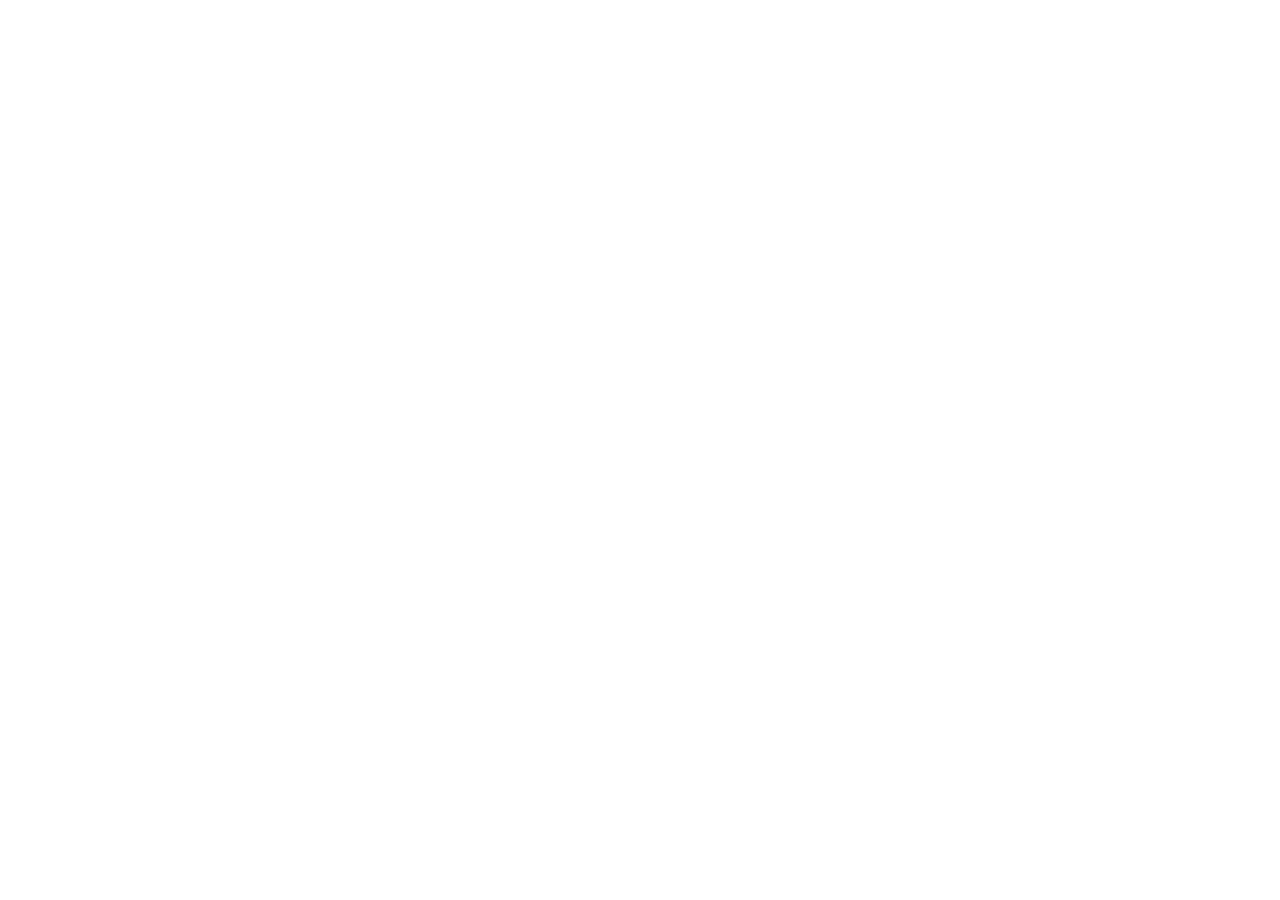
==== admin.html @ 18a8c455 "Project pertama" ====
<!DOCTYPE html>
<html lang="id">
<head>
    <meta charset="UTF-8">
    <meta name="viewport" content="width=device-width, initial-scale=1.0">
    <title>Admin Panel</title>
    <link rel="preconnect" href="https://fonts.googleapis.com">
    <link rel="preconnect" href="https://fonts.gstatic.com" crossorigin>
    <link href="https://fonts.googleapis.com/css2?family=Inter:wght@400;500;600;700&display=swap" rel="stylesheet">
    <link rel="stylesheet" href="style.css">
    <link rel="stylesheet" href="https://cdnjs.cloudflare.com/ajax/libs/font-awesome/6.4.0/css/all.min.css" integrity="sha512-p0i3DgY5t5HIod0xw6xKUrkUUOfYbGg6jEFE3+v1P49Ny4cxNtnm1+VZtKfqwY8h5gQe3D+vfR9zdUS6E4rHgA==" crossorigin="anonymous" referrerpolicy="no-referrer" />
</head>
<body>
    <script>
        if (window.location.hostname !== 'localhost' || window.location.port !== '3000') {
            window.location.href = 'http://localhost:3000' + window.location.pathname;
        }
    </script>
    <div class="container">
        <header class="header">
            <div class="logo-area">
                <div class="logo-placeholder">
                    <img src="img.png" alt="PT Awan Cerdas Nusantara" class="logo-img">
                </div>
                <div class="logo-text">
                    <span class="brand-name">Admin</span>
                    <span class="brand-tag">Manajemen konten</span>
                </div>
            </div>
            <div class="company-name">
                <div>
                    <p class="eyebrow">Panel Admin</p>
                    <h1>Unggah informasi dan kelola tautan file</h1>
                </div>
            </div>
        </header>
        <nav class="navbar">
            <div class="nav-brand">Admin</div>
            <ul class="nav-links">
                <li><a href="Index.html">Landing</a></li>
                <li><a href="http://localhost:3000/signin.html">Sign In</a></li>
                <li><a href="http://localhost:3000/signup.html">Sign Up</a></li>
                <li><a id="logout-link" href="#">Logout</a></li>
            </ul>
        </nav>
        <div class="main-layout">
            <aside class="sidebar">
                <div class="section">
                    <h3>Petunjuk</h3>
                    <p class="no-bullet">Gunakan halaman ini untuk mengupload file dan menambahkan link ke informasi yang ingin ditampilkan kepada pengguna.</p>
                </div>
                <div class="section">
                    <h3>Status</h3>
                    <p class="login-status">Memeriksa akses admin...</p>
                </div>
            </aside>
            <main class="content-area">
                <section class="section-block">
                    <div class="page-heading">
                        <h2>Upload File Informasi</h2>
                        <p class="page-description">Masukkan judul dan link file, lalu pilih file untuk diunggah ke server.</p>
                    </div>
                    <form id="upload-form" class="login-form">
                        <input type="text" name="title" placeholder="Judul informasi" required>
                        <input type="url" name="link" placeholder="Link tujuan (opsional)">
                        <input type="file" name="file" accept="*/*">
                        <button type="submit" class="btn btn-primary">Unggah</button>
                    </form>
                    <div id="upload-msg" style="margin-top: 12px; color: #475569;"></div>
                </section>
                <section class="section-block">
                    <div class="page-heading">
                        <h2>Upload Foto Gallery</h2>
                        <p class="page-description">Unggah foto untuk halaman Gallery, lalu tambahkan judul yang akan tampil di bawah foto.</p>
                    </div>
                    <form id="gallery-form" class="login-form">
                        <input type="text" name="title" placeholder="Judul foto gallery" required>
                        <input type="file" name="files" accept="image/*" multiple required>
                        <button type="submit" class="btn btn-primary">Unggah Foto</button>
                    </form>
                    <div id="gallery-msg" style="margin-top: 12px; color: #475569;"></div>
                </section>
                <section class="section-block">
                    <div class="page-heading">
                        <h2>Kelola Klien</h2>
                        <p class="page-description">Tambah atau ubah nama klien langsung dari dashboard ini.</p>
                    </div>
                    <form id="client-form" class="login-form">
                        <input type="text" name="name" placeholder="Nama klien baru" required>
                        <button type="submit" class="btn btn-primary">Tambah Klien</button>
                    </form>
                    <div id="client-msg" style="margin-top: 12px; color: #475569;"></div>
                    <div id="client-list"></div>
                </section>
                <section class="section-block">
                    <div class="page-heading">
                        <h2>Daftar Upload</h2>
                        <p class="page-description">Daftar file dan tautan yang telah diunggah. Klik tautan untuk melihat file.</p>
                    </div>
                    <div id="upload-list"></div>
                </section>
            </main>
        </div>
    </div>

    <script>
        const API_BASE = 'http://localhost:3000';
        const statusEl = document.querySelector('.login-status');
        const uploadForm = document.getElementById('upload-form');
        const uploadMsg = document.getElementById('upload-msg');
        const uploadList = document.getElementById('upload-list');
        const galleryForm = document.getElementById('gallery-form');
        const galleryMsg = document.getElementById('gallery-msg');
        const clientForm = document.getElementById('client-form');
        const clientMsg = document.getElementById('client-msg');
        const clientList = document.getElementById('client-list');
        const logoutLink = document.getElementById('logout-link');

        async function fetchStatus() {
            try {
                const res = await fetch(`${API_BASE}/api/me`);
                if (!res.ok) throw new Error('Unauthorized');
                const user = await res.json();
                statusEl.textContent = `Masuk sebagai ${user.name || user.email}`;
                return true;
            } catch (err) {
                statusEl.textContent = 'Tidak terautentikasi. Silakan login terlebih dahulu.';
                return false;
            }
        }

        async function loadUploads() {
            const canView = await fetchStatus();
            if (!canView) {
                uploadList.innerHTML = '<p>Harap login dengan akun terlebih dahulu.</p>';
                return;
            }
            try {
                const res = await fetch(`${API_BASE}/api/admin/uploads`);
                if (!res.ok) throw new Error('Gagal memuat daftar upload');
                const uploads = await res.json();
                if (!uploads.length) {
                    uploadList.innerHTML = '<p>Tidak ada upload tersimpan.</p>';
                    return;
                }
                uploadList.innerHTML = uploads.map(item => `
                    <article class="article-card">
                        <h3>${item.title}</h3>
                        <p>${item.link ? `<a href="${item.link}" target="_blank">${item.link}</a>` : 'Tidak ada tautan'}</p>
                        <p>${item.filename ? `<a href="${API_BASE}/uploads/${item.filename}" target="_blank">Lihat file</a>` : 'Tidak ada file'}</p>
                        <small>Diunggah: ${new Date(item.created_at).toLocaleString()}</small>
                    </article>
                `).join('');
            } catch (err) {
                uploadList.innerHTML = '<p>Terjadi kesalahan saat memuat data admin.</p>';
                console.error(err);
            }
        }

        async function loadGallery() {
            const canView = await fetchStatus();
            if (!canView) {
                document.getElementById('gallery-msg').textContent = 'Login terlebih dahulu untuk melihat gallery.';
                return;
            }
            try {
                const res = await fetch(`${API_BASE}/api/gallery`);
                if (!res.ok) throw new Error('Gagal memuat gallery');
                const items = await res.json();
                if (!items.length) {
                    document.getElementById('gallery-msg').textContent = 'Belum ada foto gallery.';
                    return;
                }
                document.getElementById('gallery-msg').textContent = '';
                const existingList = document.getElementById('gallery-list');
                if (existingList) existingList.remove();
                // render gallery list with delete buttons
                const listHtml = items.map(item => `
                    <article class="article-card" style="display:flex; gap:12px; align-items:center;">
                        <div style="flex:0 0 140px;"><img src="${API_BASE}/uploads/${item.filename}" alt="${item.title}" style="max-width:140px; border-radius:8px;"></div>
                        <div style="flex:1;">
                            <h3>${item.title}</h3>
                            <small>Diunggah: ${new Date(item.created_at).toLocaleString()}</small>
                        </div>
                        <div style="flex:0 0 auto;">
                            <button class="btn btn-danger" onclick="deleteGallery(${item.id})">Hapus</button>
                        </div>
                    </article>
                `).join('');
                const gallerySection = document.getElementById('gallery-msg');
                // place list after message
                gallerySection.insertAdjacentHTML('afterend', `<div id="gallery-list">${listHtml}</div>`);
            } catch (err) {
                document.getElementById('gallery-msg').textContent = 'Tidak dapat memuat gallery.';
                console.error(err);
            }
        }

        async function deleteGallery(id) {
            if (!confirm('Yakin ingin menghapus foto ini?')) return;
            try {
                const res = await fetch(`${API_BASE}/api/admin/gallery/${id}`, { method: 'DELETE' });
                if (!res.ok) {
                    const msg = await res.text();
                    alert(`Gagal menghapus: ${msg}`);
                    return;
                }
                // refresh gallery
                const existing = document.getElementById('gallery-list');
                if (existing) existing.remove();
                await loadGallery();
            } catch (err) {
                alert('Terjadi kesalahan saat menghapus foto.');
                console.error(err);
            }
        }

        async function loadClients() {
            const canView = await fetchStatus();
            if (!canView) {
                clientList.innerHTML = '<p>Login terlebih dahulu untuk melihat klien.</p>';
                return;
            }
            try {
                const res = await fetch(`${API_BASE}/api/clients`);
                if (!res.ok) throw new Error('Gagal memuat daftar klien');
                const clients = await res.json();
                if (!clients.length) {
                    clientList.innerHTML = '<p>Tidak ada klien.</p>';
                    return;
                }
                clientList.innerHTML = clients.map(client => `
                    <article class="article-card">
                        <div style="display: flex; gap: 12px; align-items: center; flex-wrap: wrap;">
                            <input type="text" id="client-name-${client.id}" value="${client.name}" style="flex:1; padding:12px 14px; border:1px solid rgba(15, 23, 42, 0.12); border-radius:14px;">
                            <button type="button" class="btn btn-secondary" onclick="updateClient(${client.id})">Simpan</button>
                            <button type="button" class="btn btn-danger" onclick="deleteClient(${client.id})">Hapus</button>
                        </div>
                    </article>
                `).join('');
            } catch (err) {
                clientList.innerHTML = '<p>Terjadi kesalahan saat memuat daftar klien.</p>';
                console.error(err);
            }
        }

        async function deleteClient(id) {
            if (!confirm('Yakin ingin menghapus klien ini?')) return;
            try {
                const res = await fetch(`${API_BASE}/api/admin/clients/${id}`, { method: 'DELETE' });
                if (!res.ok) {
                    const msg = await res.text();
                    alert(`Gagal menghapus: ${msg}`);
                    return;
                }
                await loadClients();
            } catch (err) {
                alert('Terjadi kesalahan saat menghapus klien.');
                console.error(err);
            }
        }

        async function updateClient(id) {
            const input = document.getElementById(`client-name-${id}`);
            const name = input.value.trim();
            if (!name) {
                alert('Nama klien tidak boleh kosong.');
                return;
            }
            try {
                const res = await fetch(`${API_BASE}/api/admin/clients/${id}`, {
                    method: 'PATCH',
                    headers: { 'Content-Type': 'application/json' },
                    body: JSON.stringify({ name })
                });
                if (!res.ok) {
                    const msg = await res.text();
                    alert(`Gagal menyimpan: ${msg}`);
                    return;
                }
                await loadClients();
            } catch (err) {
                alert('Terjadi kesalahan saat menyimpan nama klien.');
                console.error(err);
            }
        }

        uploadForm.addEventListener('submit', async (event) => {
            event.preventDefault();
            uploadMsg.textContent = '';
            const formData = new FormData(uploadForm);
            try {
                const res = await fetch(`${API_BASE}/api/admin/uploads`, {
                    method: 'POST',
                    body: formData
                });
                if (!res.ok) {
                    const msg = await res.text();
                    uploadMsg.textContent = msg;
                    return;
                }
                uploadMsg.textContent = 'Upload berhasil.';
                uploadForm.reset();
                loadUploads();
            } catch (err) {
                uploadMsg.textContent = 'Tidak dapat mengunggah. Pastikan server berjalan.';
                console.error(err);
            }
        });

        galleryForm.addEventListener('submit', async (event) => {
            event.preventDefault();
            galleryMsg.textContent = '';
            const formData = new FormData(galleryForm);
            try {
                const res = await fetch(`${API_BASE}/api/admin/gallery`, {
                    method: 'POST',
                    body: formData
                });
                if (!res.ok) {
                    galleryMsg.textContent = await res.text();
                    return;
                }
                galleryMsg.textContent = 'Foto gallery berhasil diunggah.';
                galleryForm.reset();
                await loadGallery();
            } catch (err) {
                galleryMsg.textContent = 'Tidak dapat mengunggah foto. Pastikan server berjalan.';
                console.error(err);
            }
        });

        clientForm.addEventListener('submit', async (event) => {
            event.preventDefault();
            clientMsg.textContent = '';
            const formData = new FormData(clientForm);
            const name = formData.get('name')?.trim();
            if (!name) {
                clientMsg.textContent = 'Nama klien wajib diisi.';
                return;
            }
            try {
                const res = await fetch(`${API_BASE}/api/admin/clients`, {
                    method: 'POST',
                    headers: { 'Content-Type': 'application/json' },
                    body: JSON.stringify({ name })
                });
                if (!res.ok) {
                    clientMsg.textContent = await res.text();
                    return;
                }
                clientMsg.textContent = 'Klien berhasil ditambahkan.';
                clientForm.reset();
                loadClients();
            } catch (err) {
                clientMsg.textContent = 'Tidak dapat menambahkan klien. Pastikan server berjalan.';
                console.error(err);
            }
        });

        logoutLink.addEventListener('click', async (event) => {
            event.preventDefault();
            await fetch(`${API_BASE}/api/logout`, { method: 'POST' });
            window.location.href = 'http://localhost:3000/signin.html';
        });

        loadUploads();
        loadGallery();
        loadClients();
    </script>
</body>
</html>
---- style.css ----
﻿/* --- Reset & Base Styles --- */
* {
    margin: 0;
    padding: 0;
    box-sizing: border-box;
}

html, body {
    min-height: 100%;
}

body {
    font-family: 'Inter', system-ui, -apple-system, BlinkMacSystemFont, 'Segoe UI', sans-serif;
    background: #090d18;
    color: #e2e8f0;
    line-height: 1.75;
}

.container {
    width: min(1180px, calc(100% - 32px));
    margin: 0 auto;
    padding: 24px 0;
}

.header {
    display: flex;
    align-items: stretch;
    gap: 1px;
    background: #0f172a;
    border-radius: 24px;
    overflow: hidden;
    box-shadow: 0 24px 80px rgba(0, 0, 0, 0.45);
}

.logo-area {
    width: 240px;
    min-width: 240px;
    background: #111827;
    padding: 30px 22px;
    display: flex;
    flex-direction: column;
    align-items: center;
    justify-content: center;
    gap: 16px;
}

.logo-placeholder {
    width: 92px;
    height: 92px;
    border-radius: 50%;
    background: rgba(59, 130, 246, 0.12);
    display: grid;
    place-items: center;
    box-shadow: inset 0 0 0 1px rgba(59, 130, 246, 0.18);
    position: relative;
}

.logo-placeholder::before {
    content: '';
    width: 68px;
    height: 46px;
    background-image: url("data:image/svg+xml,%3Csvg xmlns='http://www.w3.org/2000/svg' viewBox='0 0 120 80'%3E%3Cpath d='M20 45c0-12 10-22 22-22 4 0 8 1.3 11.2 3.6C41 14.5 51.5 7 64 7c14 0 25 11 25 25 0 .6 0 1.2-.1 1.8C98 35 108 46 108 60c0 11-9 20-20 20H34c-9.4 0-17-7.6-17-17 0-6.2 3.3-11.6 8.4-14.7C25 48 20 47 20 45Z' fill='none' stroke='%2360a5fa' stroke-width='5' stroke-linecap='round' stroke-linejoin='round'/%3E%3C/svg%3E");
    background-repeat: no-repeat;
    background-position: center;
    background-size: contain;
    position: absolute;
    inset: 0;
    margin: auto;
}

.logo-img {
    display: none;
}

.logo-text .brand-name {
    display: block;
    font-size: 1.1rem;
    font-weight: 700;
    color: #f8fafc;
}

.logo-text .brand-tag {
    display: block;
    margin-top: 4px;
    color: #94a3b8;
    font-size: 0.85rem;
}

.company-name {
    flex: 1;
    padding: 30px 34px;
    display: flex;
    align-items: center;
    color: #f8fafc;
}

.company-name .eyebrow {
    text-transform: uppercase;
    letter-spacing: 0.18em;
    font-size: 0.78rem;
    color: #94a3b8;
    margin-bottom: 12px;
}

.company-name h1 {
    font-size: clamp(2.3rem, 3vw, 3.6rem);
    line-height: 1.05;
    max-width: 720px;
}

.header .navbar,
.site-header .navbar {
    display: flex;
    align-items: center;
    background: #0f172a;
    border-radius: 24px;
    margin-top: 24px;
    padding: 14px 0;
    box-shadow: 0 12px 30px rgba(0, 0, 0, 0.35);
}

/* Helpers used by events.html */
.site-header {
    position: sticky;
    top: 0;
    width: 100%;
    z-index: 1030;
    transition: background 0.4s ease, box-shadow 0.4s ease, backdrop-filter 0.4s ease;
    background: transparent;
}
.site-header.scrolled {
    background: rgba(15, 23, 42, 0.9);
    backdrop-filter: blur(8px);
    box-shadow: 0 16px 40px rgba(0, 0, 0, 0.45);
}
.site-header .navbar {
    background: transparent;
    padding-left: 0;
    padding-right: 0;
}
.site-header.scrolled .navbar {
    background: rgba(15, 23, 42, 0.95);
    box-shadow: none;
}
/* Ensure nav links contrast when header is scrolled */
.site-header.scrolled .nav-link {
    color: #cbd5e1 !important;
}
.site-header.scrolled .nav-link.active {
    color: #2563eb !important;
}
/* Make the navbar toggler visible on dark backgrounds */
.navbar-toggler {
    border-color: rgba(255,255,255,0.08);
}
.navbar-toggler-icon {
    background-image: url("data:image/svg+xml;charset=utf8,%3Csvg viewBox='0 0 30 30' xmlns='http://www.w3.org/2000/svg'%3E%3Cpath stroke='rgba(255,255,255,0.9)' stroke-width='2' stroke-linecap='round' stroke-miterlimit='10' d='M4 7h22M4 15h22M4 23h22'/%3E%3C/svg%3E");
}
.navbar-brand {
    color: #f8fafc;
    font-weight: 700;
    letter-spacing: -0.02em;
}
.navbar-nav .nav-link {
    color: #cbd5e1;
    font-weight: 500;
    transition: color 0.3s ease, transform 0.3s ease;
}
.navbar-nav .nav-link:hover,
.navbar-nav .nav-link.active {
    color: #2563eb;
}
.navbar-nav .nav-link:hover {
    transform: translateY(-1px);
}
.hero {
    min-height: 85vh;
    display: flex;
    align-items: center;
    padding: 100px 0 80px;
}
.hero h1 {
    font-size: clamp(2.75rem, 5vw, 4.5rem);
    line-height: 1.02;
    margin-bottom: 1rem;
    color: #f8fafc;
}
.hero p {
    max-width: 620px;
    color: #94a3b8;
    margin-bottom: 2rem;
}
.icon-wrap {
    width: 60px;
    height: 60px;
    display: inline-flex;
    align-items: center;
    justify-content: center;
    border-radius: 16px;
    background: rgba(59, 130, 246, 0.12);
    color: #60a5fa;
    margin-bottom: 1.25rem;
    font-size: 1.25rem;
}
.contact-card {
    background: #111827;
    border-radius: 24px;
    padding: 2rem;
    box-shadow: 0 18px 40px rgba(0, 0, 0, 0.25);
    border: 1px solid rgba(59, 130, 246, 0.12);
}

.nav-brand {
    width: 240px;
    min-width: 240px;
    padding: 18px 22px;
    font-size: 0.9rem;
    font-weight: 700;
    color: #f8fafc;
    border-right: 1px solid rgba(59, 130, 246, 0.18);
}

.nav-links {
    display: flex;
    list-style: none;
    width: 100%;
    justify-content: flex-end;
    flex-wrap: wrap;
}

.nav-links a {
    display: block;
    padding: 16px 20px;
    text-decoration: none;
    color: #cbd5e1;
    font-size: 0.95rem;
    transition: color 0.3s ease, background 0.3s ease, transform 0.3s ease;
    border-radius: 14px;
}

.nav-links a:hover {
    color: #ffffff;
    background: rgba(59, 130, 246, 0.18);
    transform: translateY(-1px);
}

.nav-links a.active {
    color: #ffffff;
    background: #2563eb;
    box-shadow: 0 14px 30px rgba(37, 99, 235, 0.25);
}

.main-layout {
    display: flex;
    min-height: 560px;
    gap: 24px;
    margin-top: 24px;
}

.sidebar {
    width: 260px;
    min-width: 260px;
    background: #0f172a;
    border: 1px solid rgba(59, 130, 246, 0.18);
    border-radius: 24px;
    padding: 28px 24px;
    display: flex;
    flex-direction: column;
    gap: 28px;
    box-shadow: 0 16px 40px rgba(0, 0, 0, 0.30);
}

.sidebar .section {
    display: flex;
    flex-direction: column;
    gap: 14px;
}

.sidebar h3,
.section-title {
    font-size: 0.95rem;
    font-weight: 700;
    color: #e2e8f0;
}

.sidebar ul {
    padding-left: 16px;
    list-style: disc;
    color: #cbd5e1;
}

.sidebar li {
    margin-bottom: 10px;
    font-size: 0.95rem;
}

.no-bullet p {
    color: #cbd5e1;
    line-height: 1.75;
    font-size: 0.95rem;
}

.login-card {
    padding: 22px;
    background: #111827;
    border-radius: 24px;
    border: 1px solid rgba(59, 130, 246, 0.16);
}

.login-title {
    font-weight: 700;
    margin-bottom: 14px;
    color: #e2e8f0;
}

.auth-links {
    display: grid;
    gap: 10px;
}

.auth-links a {
    display: block;
    padding: 12px 16px;
    text-decoration: none;
    color: #93c5fd;
    background: rgba(59, 130, 246, 0.12);
    border-radius: 14px;
    text-align: center;
    transition: transform 0.3s ease, background 0.3s ease;
}

.auth-links a:hover {
    transform: translateY(-2px);
    background: rgba(59, 130, 246, 0.22);
}

.content-wrapper {
    flex: 1;
    display: flex;
    flex-direction: column;
    background: transparent;
}

.content-area {
    flex: 1;
    padding: 0;
    display: flex;
    flex-direction: column;
    gap: 28px;
}

.hero-card {
    background: #0f172a;
    border: 1px solid rgba(59, 130, 246, 0.18);
    border-radius: 28px;
    padding: 36px;
    box-shadow: 0 24px 60px rgba(0, 0, 0, 0.40);
}

.hero-subtitle {
    margin-bottom: 14px;
    color: #93c5fd;
    font-weight: 700;
    text-transform: uppercase;
    letter-spacing: 0.18em;
    font-size: 0.8rem;
}

.hero-card h2 {
    font-size: clamp(2.4rem, 3vw, 3.4rem);
    color: #f8fafc;
    margin-bottom: 18px;
    line-height: 1.08;
}

.hero-card p {
    max-width: 700px;
    color: #cbd5e1;
    line-height: 1.9;
}

.hero-actions {
    margin-top: 28px;
    display: flex;
    flex-wrap: wrap;
    gap: 14px;
}

.home-grid {
    display: grid;
    grid-template-columns: repeat(3, minmax(0, 1fr));
    gap: 18px;
    margin-top: 24px;
}

.card-link {
    display: block;
    padding: 28px 22px;
    border-radius: 24px;
    background: #111827;
    text-decoration: none;
    color: #f8fafc;
    border: 1px solid rgba(59, 130, 246, 0.12);
    box-shadow: 0 18px 40px rgba(0, 0, 0, 0.25);
    transition: transform 0.3s ease, background 0.3s ease, box-shadow 0.3s ease;
}

.card-link:hover {
    transform: translateY(-5px);
    background: #1e293b;
    box-shadow: 0 26px 55px rgba(0, 0, 0, 0.35);
}

.page-heading {
    display: flex;
    flex-direction: column;
    gap: 14px;
}

.page-heading h2 {
    font-size: clamp(2rem, 2.4vw, 3rem);
    color: #f8fafc;
}

.page-description {
    max-width: 790px;
    color: #cbd5e1;
    line-height: 1.8;
}

.article-card,
.feature-card,
.section-block,
.contact-section,
.gallery-section,
.client-section {
    background: #111827;
    border: 1px solid rgba(59, 130, 246, 0.16);
    border-radius: 24px;
    padding: 28px;
    box-shadow: 0 18px 40px rgba(0, 0, 0, 0.25);
}

.article-card h3,
.feature-card h3 {
    margin-bottom: 14px;
    color: #f8fafc;
}

.article-card p,
.feature-card p,
.section-block p,
.contact-section p {
    color: #cbd5e1;
}

.btn {
    display: inline-flex;
    align-items: center;
    justify-content: center;
    padding: 14px 24px;
    border-radius: 999px;
    text-decoration: none;
    transition: transform 0.3s ease, box-shadow 0.3s ease, background-color 0.3s ease;
}

.btn:hover {
    transform: translateY(-2px);
}

.btn-primary {
    background: #2563eb;
    color: #ffffff;
    box-shadow: 0 18px 30px rgba(37, 99, 235, 0.22);
}

.btn-secondary {
    background: #111827;
    color: #93c5fd;
    border: 1px solid rgba(59, 130, 246, 0.18);
}

.feature-grid,
.section-grid,
.gallery-grid,
.client-grid,
.contact-grid {
    display: grid;
    gap: 18px;
}

.feature-grid,
.section-grid {
    grid-template-columns: repeat(3, minmax(0, 1fr));
}

.gallery-grid,
.client-grid,
.contact-grid {
    grid-template-columns: repeat(2, minmax(0, 1fr));
}

.article-list,
.event-list,
.sidebar .article-list,
.sidebar .event-list {
    list-style: none;
    padding-left: 0;
    margin: 0;
    display: grid;
    gap: 10px;
}

.article-list li,
.event-list li {
    color: #cbd5e1;
    padding-left: 14px;
    position: relative;
}

.article-list li::before,
.event-list li::before {
    content: '•';
    position: absolute;
    left: 0;
    color: #60a5fa;
}

.sidebar .article-list a {
    color: #e2e8f0;
    text-decoration: none;
}

.login-form {
    display: grid;
    gap: 12px;
    margin-top: 12px;
}

.login-form input {
    width: 100%;
    padding: 12px 14px;
    border: 1px solid rgba(59, 130, 246, 0.20);
    border-radius: 14px;
    outline: none;
    transition: border-color 160ms ease, box-shadow 160ms ease;
}

.login-form input:focus {
    border-color: #2563eb;
    box-shadow: 0 0 0 4px rgba(37, 99, 235, 0.12);
}

.login-form button {
    padding: 12px 16px;
    border: none;
    border-radius: 14px;
    cursor: pointer;
    font-weight: 600;
}

.contact-form {
    display: grid;
    gap: 14px;
    margin-top: 16px;
}

.contact-form label {
    color: #cbd5e1;
    font-size: 0.95rem;
}

.contact-form input,
.contact-form textarea {
    width: 100%;
    padding: 14px 16px;
    border: 1px solid rgba(59, 130, 246, 0.18);
    border-radius: 16px;
    background: #0f172a;
    color: #f8fafc;
    outline: none;
    transition: border-color 160ms ease, box-shadow 160ms ease;
}

.contact-form input:focus,
.contact-form textarea:focus {
    border-color: #2563eb;
    box-shadow: 0 0 0 4px rgba(37, 99, 235, 0.12);
}

.contact-details-card,
.contact-form-card {
    background: #111827;
    border-radius: 24px;
    padding: 26px;
    display: flex;
    flex-direction: column;
    gap: 18px;
}

.contact-details-card h3,
.contact-form-card h3 {
    margin: 0;
    color: #f8fafc;
}

.contact-details-card p {
    color: #cbd5e1;
    line-height: 1.8;
    margin: 0;
}

.login-form button[type="submit"] {
    background: #1d4ed8;
    color: #ffffff;
}

.logout-btn {
    background: #111827;
    color: #cbd5e1;
    border: 1px solid rgba(59, 130, 246, 0.18);
}

.login-status {
    color: #cbd5e1;
    font-size: 0.95rem;
    line-height: 1.6;
}

.footer {
    padding: 22px 32px;
    text-align: right;
    font-size: 0.95rem;
    color: #cbd5e1;
    border-top: 1px solid rgba(59, 130, 246, 0.18);
    background: #0f172a;
    border-radius: 0 0 24px 24px;
}

.footer-note {
    display: block;
    font-size: 0.85rem;
    color: #94a3b8;
    opacity: 0.9;
    margin-top: 6px;
}

@media (max-width: 980px) {
    .container {
        width: min(100%, calc(100% - 24px));
    }
    .header, .header .navbar, .site-header .navbar {
        flex-direction: column;
        align-items: stretch;
    }
    .logo-area, .nav-brand {
        width: 100%;
        min-width: auto;
        border-right: none;
    }
    .nav-links {
        justify-content: flex-start;
    }
    .nav-links a {
        padding: 12px 16px;
    }
    .main-layout {
        flex-direction: column;
    }
    .sidebar {
        width: 100%;
        min-width: auto;
        border-right: none;
    }
    .home-grid,
    .feature-grid,
    .section-grid,
    .gallery-grid,
    .client-grid,
    .contact-grid {
        grid-template-columns: 1fr;
    }
}

@media (max-width: 680px) {
    .container {
        padding: 16px 0;
    }
    .company-name {
        padding: 24px;
    }
    .hero-card {
        padding: 24px;
    }
    .content-area {
        padding: 0;
    }
    .sidebar {
        padding: 22px;
    }
    .nav-links {
        gap: 8px;
    }
}
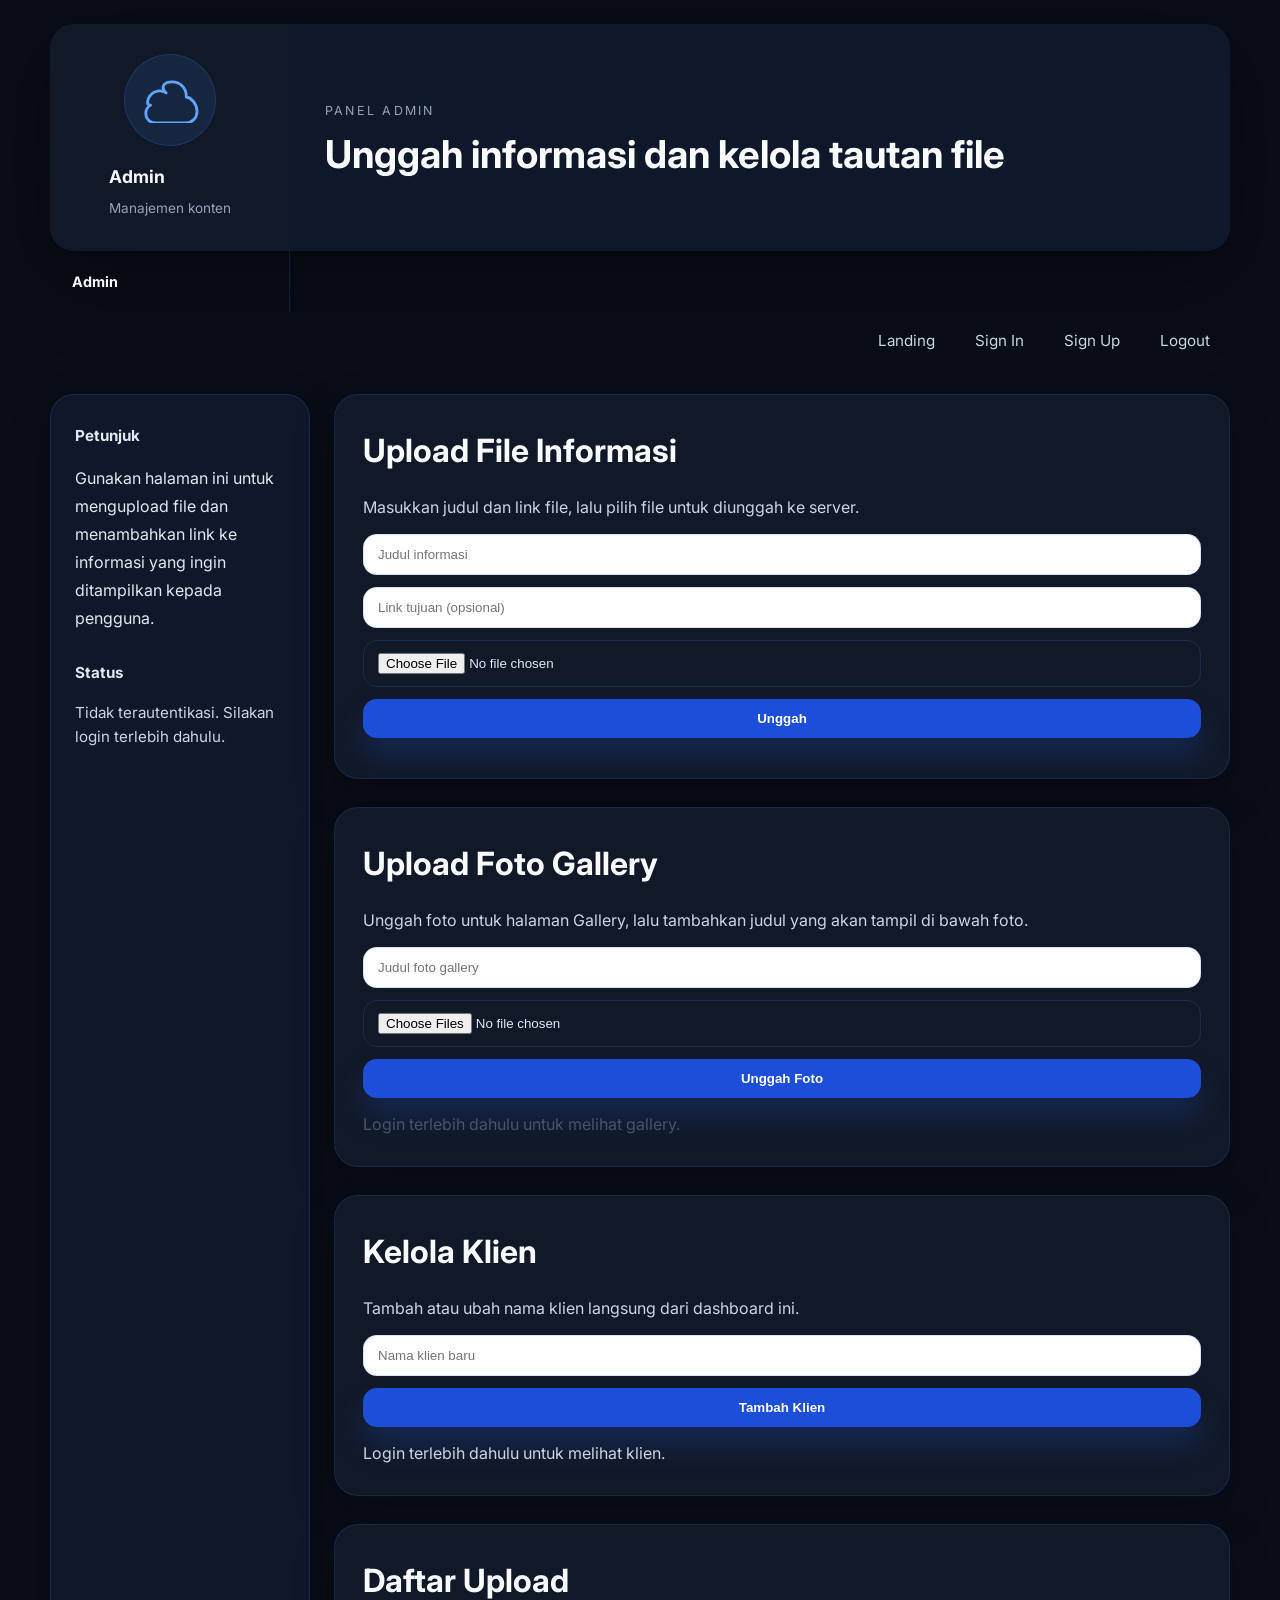
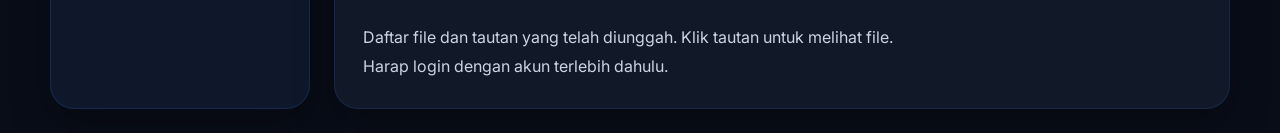
==== commit c5563d4c: "Remove hardcoded localhost URLs for production Railway deployment" ====
--- a/admin.html
+++ b/admin.html
@@ -11,11 +11,7 @@
     <link rel="stylesheet" href="https://cdnjs.cloudflare.com/ajax/libs/font-awesome/6.4.0/css/all.min.css" integrity="sha512-p0i3DgY5t5HIod0xw6xKUrkUUOfYbGg6jEFE3+v1P49Ny4cxNtnm1+VZtKfqwY8h5gQe3D+vfR9zdUS6E4rHgA==" crossorigin="anonymous" referrerpolicy="no-referrer" />
 </head>
 <body>
-    <script>
-        if (window.location.hostname !== 'localhost' || window.location.port !== '3000') {
-            window.location.href = 'http://localhost:3000' + window.location.pathname;
-        }
-    </script>
+
     <div class="container">
         <header class="header">
             <div class="logo-area">
@@ -37,9 +33,9 @@
         <nav class="navbar">
             <div class="nav-brand">Admin</div>
             <ul class="nav-links">
-                <li><a href="Index.html">Landing</a></li>
-                <li><a href="http://localhost:3000/signin.html">Sign In</a></li>
-                <li><a href="http://localhost:3000/signup.html">Sign Up</a></li>
+                <li><a href="index.html">Landing</a></li>
+                <li><a href="/signin.html">Sign In</a></li>
+                <li><a href="/signup.html">Sign Up</a></li>
                 <li><a id="logout-link" href="#">Logout</a></li>
             </ul>
         </nav>
@@ -104,7 +100,7 @@
     </div>
 
     <script>
-        const API_BASE = 'http://localhost:3000';
+        const API_BASE = '';
         const statusEl = document.querySelector('.login-status');
         const uploadForm = document.getElementById('upload-form');
         const uploadMsg = document.getElementById('upload-msg');
@@ -361,7 +357,7 @@
         logoutLink.addEventListener('click', async (event) => {
             event.preventDefault();
             await fetch(`${API_BASE}/api/logout`, { method: 'POST' });
-            window.location.href = 'http://localhost:3000/signin.html';
+            window.location.href = '/signin.html';
         });
 
         loadUploads();
